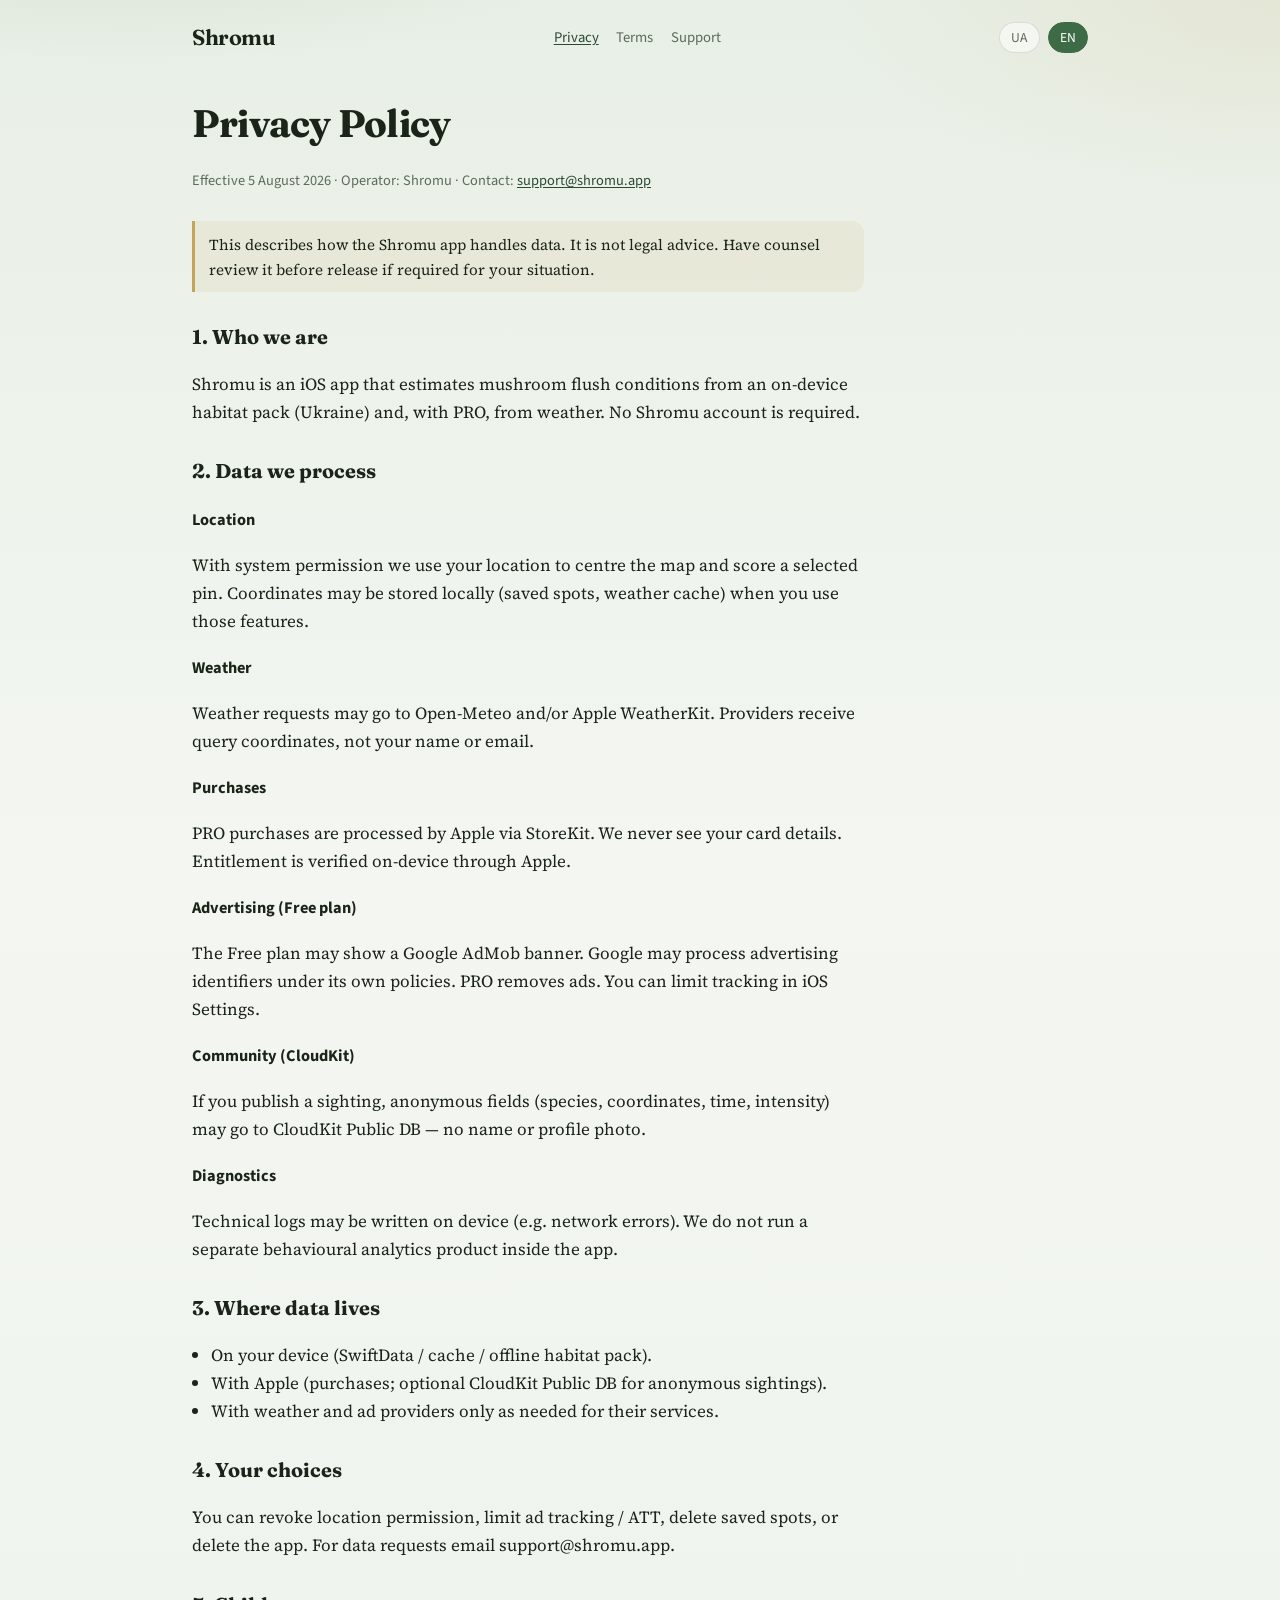
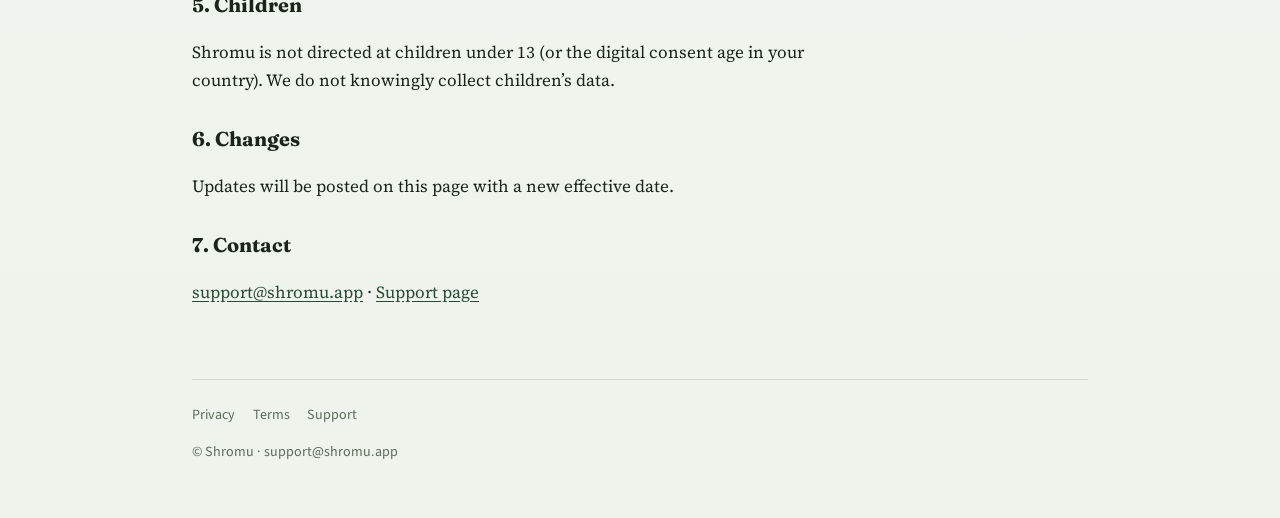
==== privacy/index.html @ 4ff2d4f5 "Publish Shromu legal site for shromu.app Privacy, Terms, Support (UA/EN) for App Store Connect and i" ====
<!DOCTYPE html>
<html lang="uk" data-lang="uk">
<head>
  <meta charset="utf-8" />
  <meta name="viewport" content="width=device-width, initial-scale=1" />
  <title>Shromu — Privacy Policy</title>
  <meta name="description" content="Privacy Policy for the Shromu iOS app." />
  <link rel="preconnect" href="https://fonts.googleapis.com" />
  <link rel="preconnect" href="https://fonts.gstatic.com" crossorigin />
  <link href="https://fonts.googleapis.com/css2?family=Fraunces:opsz,wght@9..144,650&family=Source+Sans+3:wght@400;600&family=Source+Serif+4:opsz,wght@8..60,400;600&display=swap" rel="stylesheet" />
  <link rel="stylesheet" href="../styles.css" />
  <script src="../lang.js" defer></script>
</head>
<body>
  <div class="wrap">
    <header class="site-header">
      <a class="brand" href="/">Shromu</a>
      <nav class="nav" aria-label="Primary">
        <a href="/privacy/" aria-current="page">Privacy</a>
        <a href="/terms/">Terms</a>
        <a href="/support/">Support</a>
      </nav>
      <div class="lang" role="group" aria-label="Language">
        <button type="button" data-lang="uk">UA</button>
        <button type="button" data-lang="en">EN</button>
      </div>
    </header>

    <main class="legal-main">
      <h1 class="lang-uk">Політика конфіденційності</h1>
      <h1 class="lang-en">Privacy Policy</h1>
      <p class="meta">
        <span class="lang-uk">Чинна з 5 серпня 2026 · Оператор: Shromu · Контакт: </span>
        <span class="lang-en">Effective 5 August 2026 · Operator: Shromu · Contact: </span>
        <a href="mailto:support@shromu.app">support@shromu.app</a>
      </p>

      <p class="notice lang-uk">Цей текст описує, як застосунок Shromu обробляє дані. Це не юридична консультація. Перед релізом варто звірити з вашим юристом, якщо потрібно.</p>
      <p class="notice lang-en">This describes how the Shromu app handles data. It is not legal advice. Have counsel review it before release if required for your situation.</p>

      <div class="lang-uk">
        <h2>1. Хто ми і що робить застосунок</h2>
        <p>Shromu — iOS-застосунок для оцінки умов появи грибів за пакетом середовища (Україна) та, у PRO, за погодою. Обліковий запис Shromu не потрібен.</p>

        <h2>2. Які дані ми обробляємо</h2>
        <h3>Розташування</h3>
        <p>З дозволу системи ми використовуємо ваше розташування, щоб показати мапу біля вас і порахувати індекс для обраної точки. Координати зберігаються локально (збережені місця, кеш погоди), коли ви це робите в застосунку.</p>
        <h3>Погода</h3>
        <p>Запити погоди можуть іти до Open-Meteo та/або Apple WeatherKit (залежно від збірки й режиму). На сервер погоди йдуть координати запиту, а не ім’я чи email.</p>
        <h3>Покупки</h3>
        <p>Підписки та разові покупки PRO обробляє Apple через StoreKit. Ми не бачимо і не зберігаємо номер картки. Статус PRO перевіряється через Apple на пристрої.</p>
        <h3>Реклама (безкоштовний план)</h3>
        <p>На Free може показуватися банер Google AdMob. Google може обробляти ідентифікатори пристрою / реклами відповідно до своєї політики. PRO прибирає рекламу. За бажанням ви можете обмежити відстеження в налаштуваннях iOS.</p>
        <h3>Спільнота (CloudKit)</h3>
        <p>Якщо ви публікуєте спостереження, у публічну базу CloudKit можуть піти анонімні поля: вид, координати, час, інтенсивність — без вашого імені чи фото профілю.</p>
        <h3>Діагностика</h3>
        <p>На пристрої можуть писатися технічні логи (наприклад, помилки мережі). Ми не ведемо окремої аналітики поведінки користувача в застосунку.</p>

        <h2>3. Де зберігаються дані</h2>
        <ul>
          <li>Локально на пристрої (SwiftData / файли кешу / офлайн-пакет середовища).</li>
          <li>У Apple (покупки, за потреби CloudKit Public DB для анонімних спостережень).</li>
          <li>У постачальників погоди та реклами — лише в обсязі, потрібному для їхніх сервісів.</li>
        </ul>

        <h2>4. Правові підстави та ваші можливості</h2>
        <p>Обробка потрібна для роботи функцій, які ви запитуєте (мапа, прогноз, покупка, реклама на Free). Ви можете відкликати дозвіл на геолокацію в iOS, вимкнути персоналізовану рекламу / ATT, видалити збережені місця в застосунку або видалити сам застосунок. Для запитів щодо даних пишіть на support@shromu.app.</p>

        <h2>5. Діти</h2>
        <p>Застосунок не орієнтований на дітей молодше 13 років (або віку цифрової згоди у вашій країні). Не збираємо свідомо дані дітей.</p>

        <h2>6. Зміни</h2>
        <p>Оновлену політику публікуємо на цій сторінці з новою датою. Істотні зміни можемо також відзначити в описі версії в App Store.</p>

        <h2>7. Контакт</h2>
        <p><a href="mailto:support@shromu.app">support@shromu.app</a> · <a href="/support/">Сторінка підтримки</a></p>
      </div>

      <div class="lang-en">
        <h2>1. Who we are</h2>
        <p>Shromu is an iOS app that estimates mushroom flush conditions from an on-device habitat pack (Ukraine) and, with PRO, from weather. No Shromu account is required.</p>

        <h2>2. Data we process</h2>
        <h3>Location</h3>
        <p>With system permission we use your location to centre the map and score a selected pin. Coordinates may be stored locally (saved spots, weather cache) when you use those features.</p>
        <h3>Weather</h3>
        <p>Weather requests may go to Open-Meteo and/or Apple WeatherKit. Providers receive query coordinates, not your name or email.</p>
        <h3>Purchases</h3>
        <p>PRO purchases are processed by Apple via StoreKit. We never see your card details. Entitlement is verified on-device through Apple.</p>
        <h3>Advertising (Free plan)</h3>
        <p>The Free plan may show a Google AdMob banner. Google may process advertising identifiers under its own policies. PRO removes ads. You can limit tracking in iOS Settings.</p>
        <h3>Community (CloudKit)</h3>
        <p>If you publish a sighting, anonymous fields (species, coordinates, time, intensity) may go to CloudKit Public DB — no name or profile photo.</p>
        <h3>Diagnostics</h3>
        <p>Technical logs may be written on device (e.g. network errors). We do not run a separate behavioural analytics product inside the app.</p>

        <h2>3. Where data lives</h2>
        <ul>
          <li>On your device (SwiftData / cache / offline habitat pack).</li>
          <li>With Apple (purchases; optional CloudKit Public DB for anonymous sightings).</li>
          <li>With weather and ad providers only as needed for their services.</li>
        </ul>

        <h2>4. Your choices</h2>
        <p>You can revoke location permission, limit ad tracking / ATT, delete saved spots, or delete the app. For data requests email support@shromu.app.</p>

        <h2>5. Children</h2>
        <p>Shromu is not directed at children under 13 (or the digital consent age in your country). We do not knowingly collect children’s data.</p>

        <h2>6. Changes</h2>
        <p>Updates will be posted on this page with a new effective date.</p>

        <h2>7. Contact</h2>
        <p><a href="mailto:support@shromu.app">support@shromu.app</a> · <a href="/support/">Support page</a></p>
      </div>
    </main>

    <footer class="site-footer">
      <nav>
        <a href="/privacy/">Privacy</a>
        <a href="/terms/">Terms</a>
        <a href="/support/">Support</a>
      </nav>
      <p>© Shromu · <a href="mailto:support@shromu.app">support@shromu.app</a></p>
    </footer>
  </div>
</body>
</html>
---- styles.css ----
:root {
  --ink: #1a2418;
  --moss: #3d6b45;
  --moss-deep: #2a4a32;
  --amber: #c4a35a;
  --fog: #e8efe6;
  --paper: #f3f6f1;
  --muted: #5c6b5a;
  --line: rgba(26, 36, 24, 0.12);
  --max: 42rem;
  --font-display: "Fraunces", "Iowan Old Style", "Palatino Linotype", serif;
  --font-body: "Source Serif 4", "Georgia", serif;
  --font-ui: "Source Sans 3", "Helvetica Neue", sans-serif;
}

*,
*::before,
*::after {
  box-sizing: border-box;
}

html {
  scroll-behavior: smooth;
}

body {
  margin: 0;
  color: var(--ink);
  font-family: var(--font-body);
  font-size: 1.0625rem;
  line-height: 1.65;
  background:
    radial-gradient(1200px 500px at 10% -10%, rgba(61, 107, 69, 0.18), transparent 55%),
    radial-gradient(900px 400px at 100% 0%, rgba(196, 163, 90, 0.12), transparent 50%),
    linear-gradient(180deg, var(--fog) 0%, var(--paper) 40%, #eef3ec 100%);
  min-height: 100vh;
}

a {
  color: var(--moss-deep);
  text-underline-offset: 0.15em;
}

a:hover {
  color: var(--moss);
}

.wrap {
  width: min(100% - 2rem, 56rem);
  margin-inline: auto;
}

.site-header {
  display: flex;
  align-items: center;
  justify-content: space-between;
  gap: 1rem;
  padding: 1.25rem 0 0.75rem;
}

.brand {
  font-family: var(--font-display);
  font-weight: 650;
  font-size: 1.35rem;
  letter-spacing: -0.02em;
  color: var(--ink);
  text-decoration: none;
}

.nav {
  display: flex;
  flex-wrap: wrap;
  gap: 0.85rem 1.1rem;
  font-family: var(--font-ui);
  font-size: 0.92rem;
}

.nav a {
  text-decoration: none;
  color: var(--muted);
}

.nav a:hover,
.nav a[aria-current="page"] {
  color: var(--moss-deep);
  text-decoration: underline;
}

.lang {
  font-family: var(--font-ui);
  font-size: 0.85rem;
  display: flex;
  gap: 0.5rem;
  align-items: center;
}

.lang button {
  border: 1px solid var(--line);
  background: rgba(255, 255, 255, 0.55);
  color: var(--muted);
  border-radius: 999px;
  padding: 0.2rem 0.7rem;
  cursor: pointer;
  font: inherit;
}

.lang button[aria-pressed="true"] {
  background: var(--moss);
  border-color: var(--moss);
  color: #fff;
}

.hero {
  padding: 3.5rem 0 2.5rem;
}

.hero h1 {
  font-family: var(--font-display);
  font-weight: 650;
  font-size: clamp(2.4rem, 6vw, 3.6rem);
  line-height: 1.05;
  letter-spacing: -0.03em;
  margin: 0 0 0.75rem;
  max-width: 12ch;
}

.hero .lede {
  font-size: 1.15rem;
  color: var(--muted);
  max-width: 34ch;
  margin: 0 0 1.5rem;
}

.cta-row {
  display: flex;
  flex-wrap: wrap;
  gap: 0.75rem;
}

.btn {
  font-family: var(--font-ui);
  font-weight: 600;
  font-size: 0.95rem;
  text-decoration: none;
  border-radius: 999px;
  padding: 0.7rem 1.15rem;
  display: inline-flex;
  align-items: center;
  gap: 0.4rem;
}

.btn-primary {
  background: var(--moss);
  color: #fff;
}

.btn-primary:hover {
  background: var(--moss-deep);
  color: #fff;
}

.btn-ghost {
  background: rgba(255, 255, 255, 0.55);
  color: var(--ink);
  border: 1px solid var(--line);
}

.panel {
  background: rgba(255, 255, 255, 0.62);
  border: 1px solid var(--line);
  border-radius: 1.25rem;
  padding: 1.25rem 1.35rem;
  margin: 1rem 0 2rem;
}

.panel h2 {
  font-family: var(--font-display);
  font-size: 1.2rem;
  margin: 0 0 0.5rem;
}

.panel p,
.panel li {
  color: var(--muted);
  margin: 0.35rem 0;
}

.panel ul {
  margin: 0.5rem 0 0;
  padding-left: 1.15rem;
}

.legal-main {
  padding: 1.5rem 0 3.5rem;
}

.legal-main h1 {
  font-family: var(--font-display);
  font-size: clamp(1.8rem, 4vw, 2.4rem);
  margin: 0 0 0.35rem;
  letter-spacing: -0.02em;
}

.meta {
  font-family: var(--font-ui);
  font-size: 0.9rem;
  color: var(--muted);
  margin-bottom: 1.75rem;
}

.legal-main h2 {
  font-family: var(--font-display);
  font-size: 1.25rem;
  margin: 1.75rem 0 0.5rem;
}

.legal-main h3 {
  font-family: var(--font-ui);
  font-size: 1.02rem;
  margin: 1.25rem 0 0.35rem;
}

.legal-main p,
.legal-main li {
  max-width: var(--max);
}

.legal-main ul {
  padding-left: 1.2rem;
}

.notice {
  border-left: 3px solid var(--amber);
  padding: 0.65rem 0.9rem;
  background: rgba(196, 163, 90, 0.12);
  border-radius: 0 0.75rem 0.75rem 0;
  max-width: var(--max);
  font-size: 0.95rem;
}

.site-footer {
  border-top: 1px solid var(--line);
  padding: 1.5rem 0 2.5rem;
  font-family: var(--font-ui);
  font-size: 0.88rem;
  color: var(--muted);
}

.site-footer nav {
  display: flex;
  flex-wrap: wrap;
  gap: 0.75rem 1.1rem;
  margin-bottom: 0.75rem;
}

.site-footer a {
  color: var(--muted);
  text-decoration: none;
}

.site-footer a:hover {
  color: var(--moss-deep);
  text-decoration: underline;
}

[data-lang="en"] .lang-uk,
[data-lang="uk"] .lang-en {
  display: none;
}

@media (max-width: 640px) {
  .site-header {
    flex-direction: column;
    align-items: flex-start;
  }
}
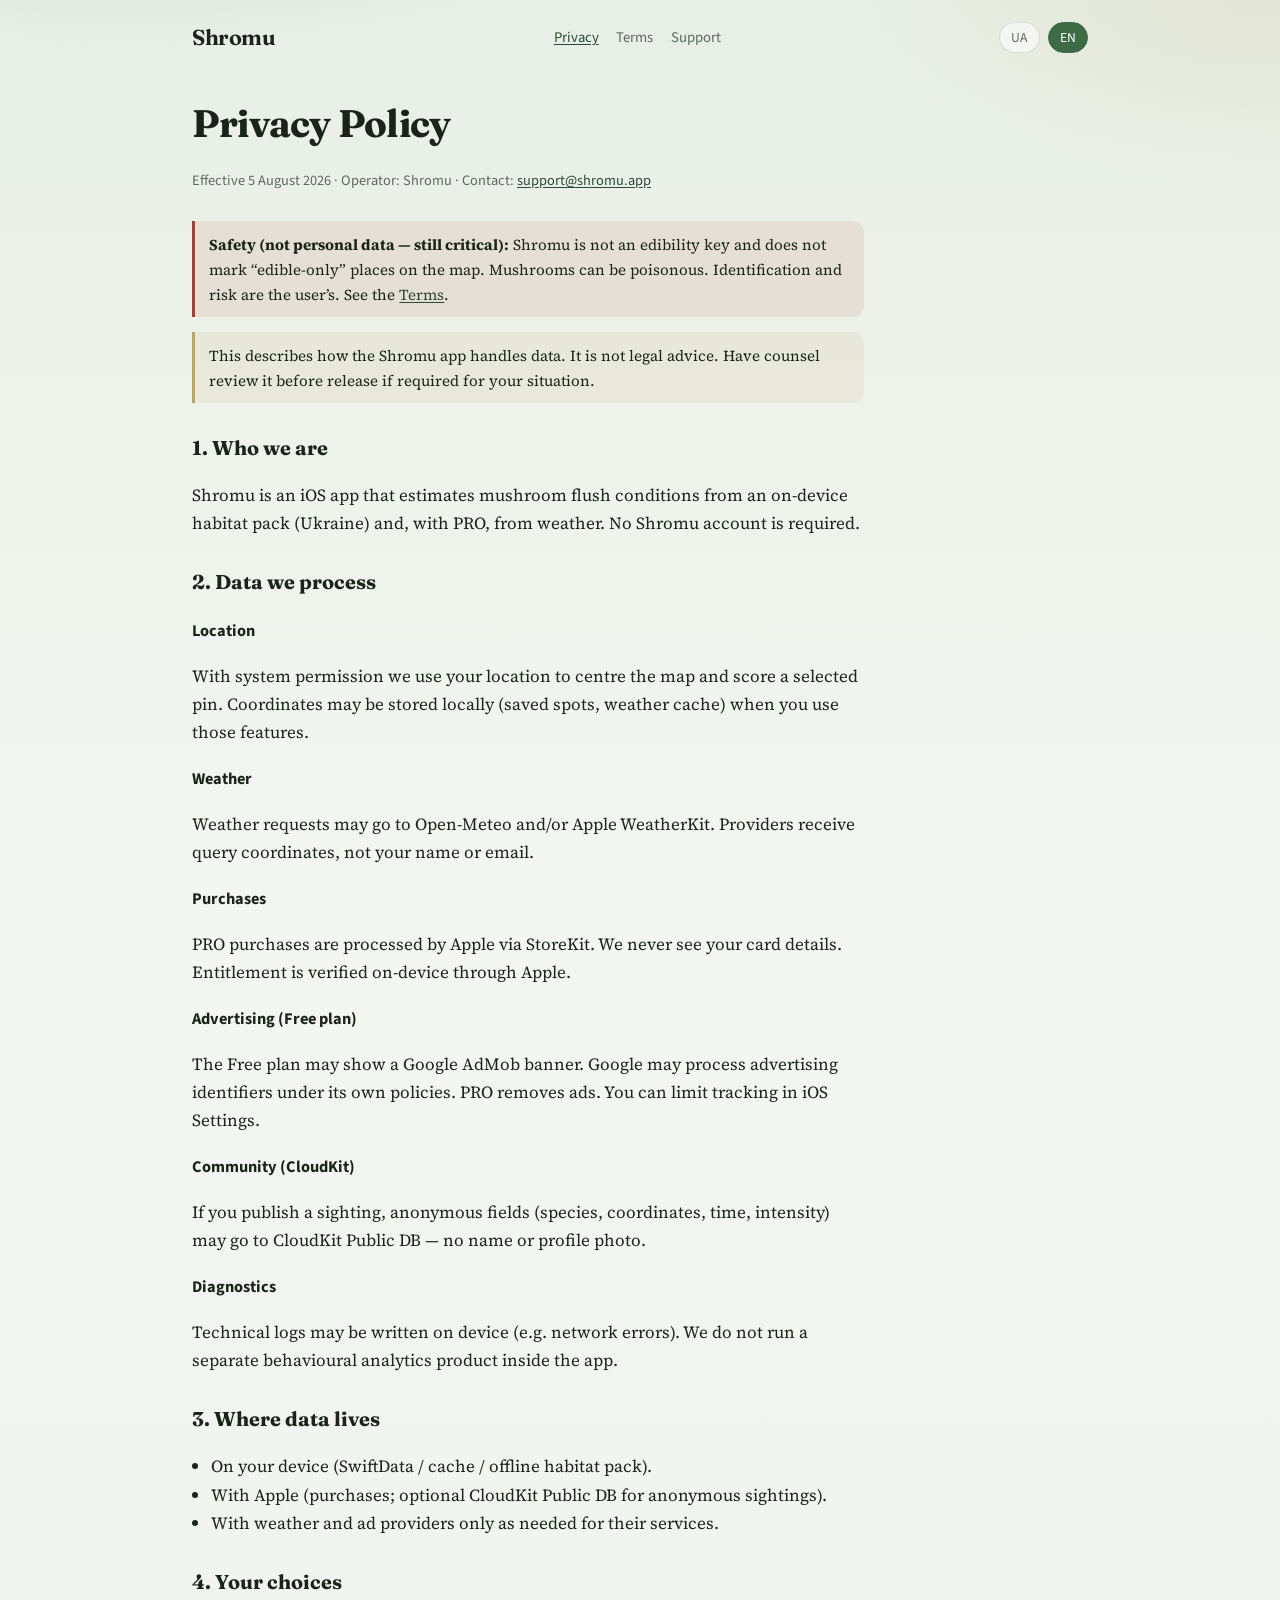
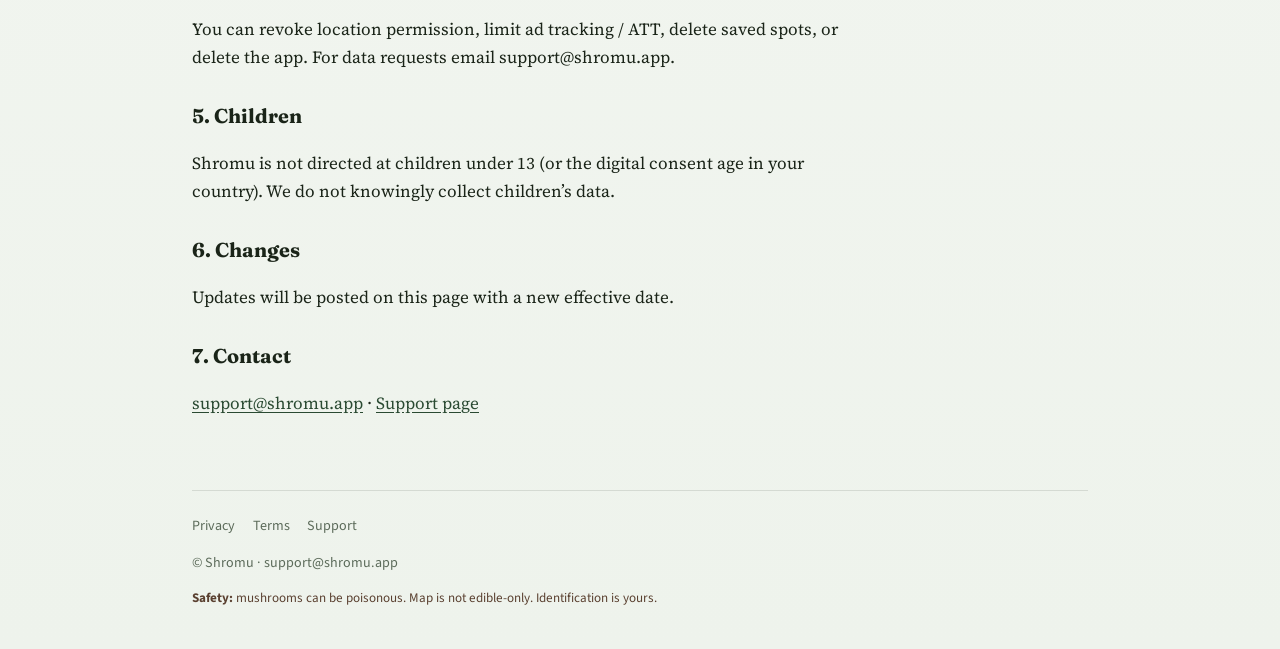
==== commit 1f8f3419: "Expand poison-safety disclaimers on home, privacy, and footers" ====
--- a/privacy/index.html
+++ b/privacy/index.html
@@ -14,11 +14,11 @@
 <body>
   <div class="wrap">
     <header class="site-header">
-      <a class="brand" href="/">Shromu</a>
+      <a class="brand" href="../index.html">Shromu</a>
       <nav class="nav" aria-label="Primary">
-        <a href="/privacy/" aria-current="page">Privacy</a>
-        <a href="/terms/">Terms</a>
-        <a href="/support/">Support</a>
+        <a href="../privacy/" aria-current="page">Privacy</a>
+        <a href="../terms/">Terms</a>
+        <a href="../support/">Support</a>
       </nav>
       <div class="lang" role="group" aria-label="Language">
         <button type="button" data-lang="uk">UA</button>
@@ -34,6 +34,9 @@
         <span class="lang-en">Effective 5 August 2026 · Operator: Shromu · Contact: </span>
         <a href="mailto:support@shromu.app">support@shromu.app</a>
       </p>
+
+      <p class="notice notice-danger lang-uk"><strong>Безпека (не про персональні дані, але важливо):</strong> Shromu не є визначником їстівності й не позначає «лише їстівні» місця на мапі. Гриби можуть бути отруйними. Ідентифікація та ризик — на користувачі. Див. <a href="../terms/">Умови</a>.</p>
+      <p class="notice notice-danger lang-en"><strong>Safety (not personal data — still critical):</strong> Shromu is not an edibility key and does not mark “edible-only” places on the map. Mushrooms can be poisonous. Identification and risk are the user’s. See the <a href="../terms/">Terms</a>.</p>
 
       <p class="notice lang-uk">Цей текст описує, як застосунок Shromu обробляє дані. Це не юридична консультація. Перед релізом варто звірити з вашим юристом, якщо потрібно.</p>
       <p class="notice lang-en">This describes how the Shromu app handles data. It is not legal advice. Have counsel review it before release if required for your situation.</p>
@@ -73,7 +76,7 @@
         <p>Оновлену політику публікуємо на цій сторінці з новою датою. Істотні зміни можемо також відзначити в описі версії в App Store.</p>
 
         <h2>7. Контакт</h2>
-        <p><a href="mailto:support@shromu.app">support@shromu.app</a> · <a href="/support/">Сторінка підтримки</a></p>
+        <p><a href="mailto:support@shromu.app">support@shromu.app</a> · <a href="../support/">Сторінка підтримки</a></p>
       </div>
 
       <div class="lang-en">
@@ -111,17 +114,19 @@
         <p>Updates will be posted on this page with a new effective date.</p>
 
         <h2>7. Contact</h2>
-        <p><a href="mailto:support@shromu.app">support@shromu.app</a> · <a href="/support/">Support page</a></p>
+        <p><a href="mailto:support@shromu.app">support@shromu.app</a> · <a href="../support/">Support page</a></p>
       </div>
     </main>
 
     <footer class="site-footer">
       <nav>
-        <a href="/privacy/">Privacy</a>
-        <a href="/terms/">Terms</a>
-        <a href="/support/">Support</a>
+        <a href="../privacy/">Privacy</a>
+        <a href="../terms/">Terms</a>
+        <a href="../support/">Support</a>
       </nav>
       <p>© Shromu · <a href="mailto:support@shromu.app">support@shromu.app</a></p>
+          <p class="safety-line lang-uk"><strong>Безпека:</strong> гриби можуть бути отруйними. Мапа не «лише їстівні». Ідентифікація — на вас.</p>
+      <p class="safety-line lang-en"><strong>Safety:</strong> mushrooms can be poisonous. Map is not edible-only. Identification is yours.</p>
     </footer>
   </div>
 </body>
--- a/styles.css
+++ b/styles.css
@@ -238,6 +238,28 @@
   font-size: 0.95rem;
 }
 
+.notice-danger {
+  border-left-color: #b33a2b;
+  background: rgba(179, 58, 43, 0.1);
+}
+
+.panel-danger {
+  border: 1.5px solid rgba(179, 58, 43, 0.35);
+  background: linear-gradient(180deg, rgba(179, 58, 43, 0.08), rgba(255, 255, 255, 0.55));
+}
+
+.panel-danger h2 {
+  color: #7a2218;
+}
+
+.site-footer .safety-line {
+  max-width: var(--max);
+  margin: 0.75rem 0 0;
+  font-size: 0.82rem;
+  line-height: 1.45;
+  color: #5a4030;
+}
+
 .site-footer {
   border-top: 1px solid var(--line);
   padding: 1.5rem 0 2.5rem;
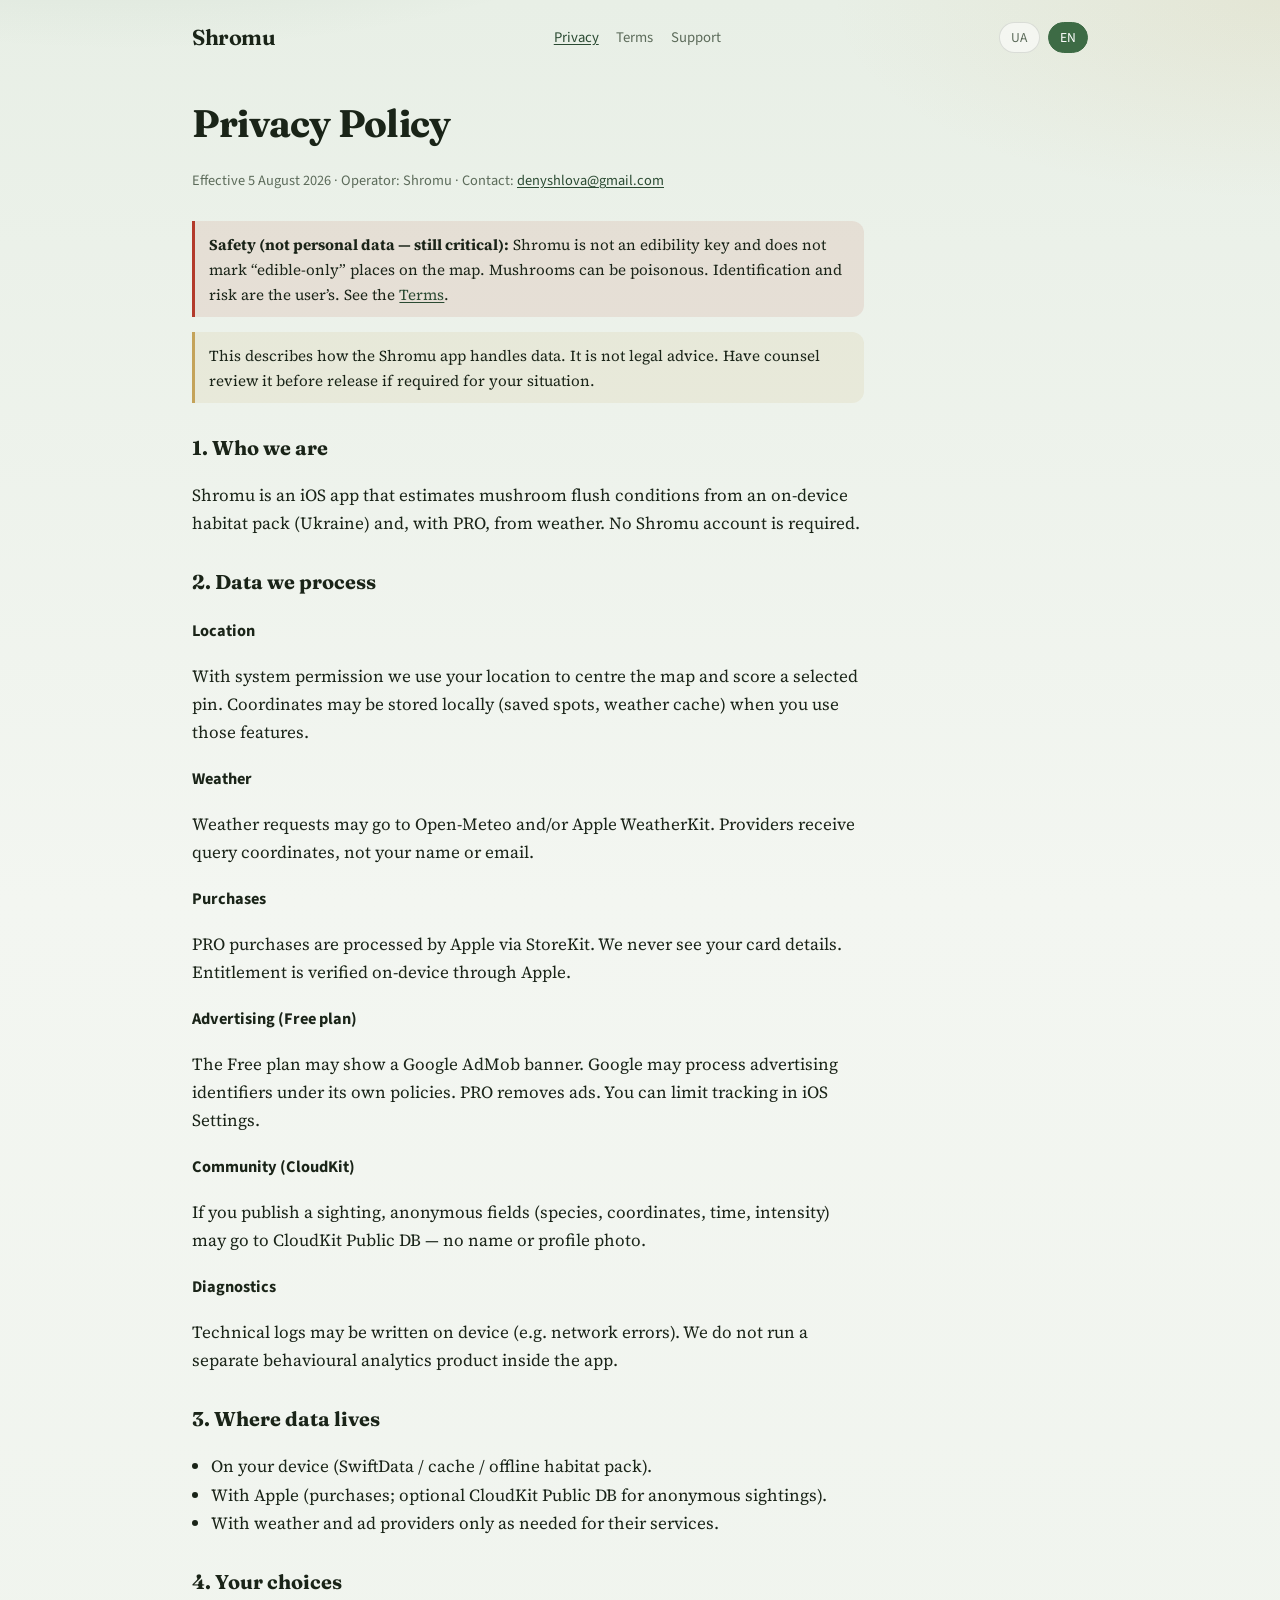
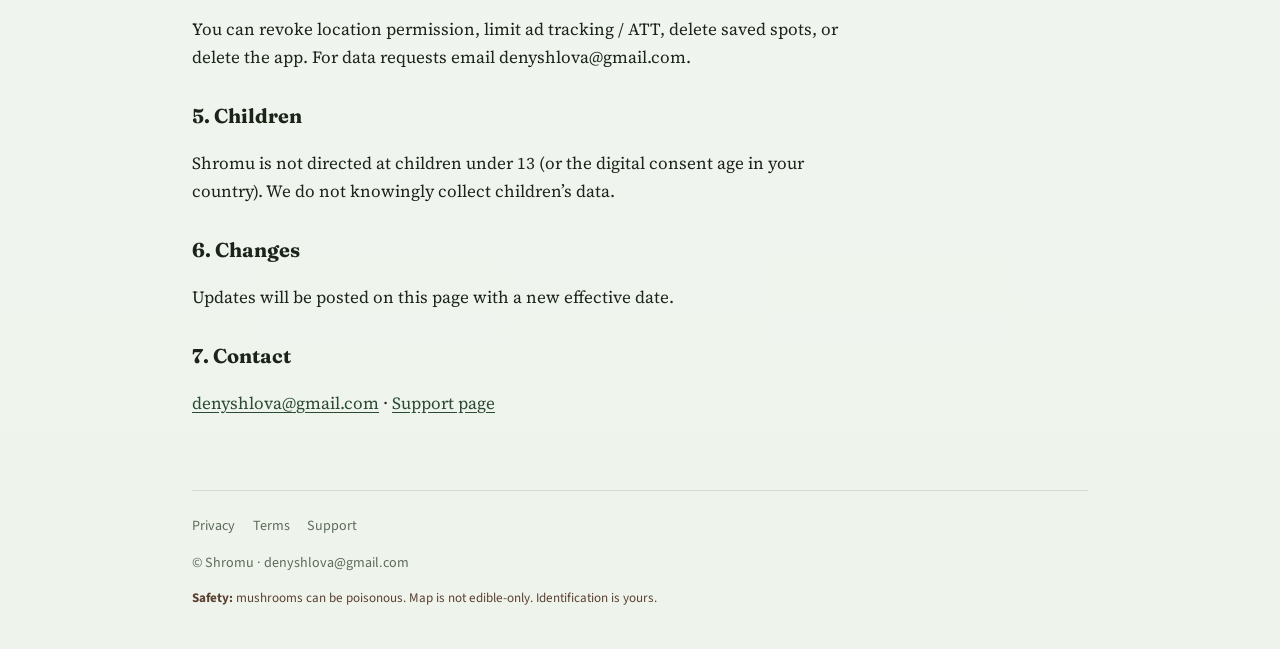
==== commit d27102dd: "Point support contact to denyshlova@gmail.com App Store and in-app legal pages still listed support@" ====
--- a/privacy/index.html
+++ b/privacy/index.html
@@ -32,7 +32,7 @@
       <p class="meta">
         <span class="lang-uk">Чинна з 5 серпня 2026 · Оператор: Shromu · Контакт: </span>
         <span class="lang-en">Effective 5 August 2026 · Operator: Shromu · Contact: </span>
-        <a href="mailto:support@shromu.app">support@shromu.app</a>
+        <a href="mailto:denyshlova@gmail.com">denyshlova@gmail.com</a>
       </p>
 
       <p class="notice notice-danger lang-uk"><strong>Безпека (не про персональні дані, але важливо):</strong> Shromu не є визначником їстівності й не позначає «лише їстівні» місця на мапі. Гриби можуть бути отруйними. Ідентифікація та ризик — на користувачі. Див. <a href="../terms/">Умови</a>.</p>
@@ -67,7 +67,7 @@
         </ul>
 
         <h2>4. Правові підстави та ваші можливості</h2>
-        <p>Обробка потрібна для роботи функцій, які ви запитуєте (мапа, прогноз, покупка, реклама на Free). Ви можете відкликати дозвіл на геолокацію в iOS, вимкнути персоналізовану рекламу / ATT, видалити збережені місця в застосунку або видалити сам застосунок. Для запитів щодо даних пишіть на support@shromu.app.</p>
+        <p>Обробка потрібна для роботи функцій, які ви запитуєте (мапа, прогноз, покупка, реклама на Free). Ви можете відкликати дозвіл на геолокацію в iOS, вимкнути персоналізовану рекламу / ATT, видалити збережені місця в застосунку або видалити сам застосунок. Для запитів щодо даних пишіть на denyshlova@gmail.com.</p>
 
         <h2>5. Діти</h2>
         <p>Застосунок не орієнтований на дітей молодше 13 років (або віку цифрової згоди у вашій країні). Не збираємо свідомо дані дітей.</p>
@@ -76,7 +76,7 @@
         <p>Оновлену політику публікуємо на цій сторінці з новою датою. Істотні зміни можемо також відзначити в описі версії в App Store.</p>
 
         <h2>7. Контакт</h2>
-        <p><a href="mailto:support@shromu.app">support@shromu.app</a> · <a href="../support/">Сторінка підтримки</a></p>
+        <p><a href="mailto:denyshlova@gmail.com">denyshlova@gmail.com</a> · <a href="../support/">Сторінка підтримки</a></p>
       </div>
 
       <div class="lang-en">
@@ -105,7 +105,7 @@
         </ul>
 
         <h2>4. Your choices</h2>
-        <p>You can revoke location permission, limit ad tracking / ATT, delete saved spots, or delete the app. For data requests email support@shromu.app.</p>
+        <p>You can revoke location permission, limit ad tracking / ATT, delete saved spots, or delete the app. For data requests email denyshlova@gmail.com.</p>
 
         <h2>5. Children</h2>
         <p>Shromu is not directed at children under 13 (or the digital consent age in your country). We do not knowingly collect children’s data.</p>
@@ -114,7 +114,7 @@
         <p>Updates will be posted on this page with a new effective date.</p>
 
         <h2>7. Contact</h2>
-        <p><a href="mailto:support@shromu.app">support@shromu.app</a> · <a href="../support/">Support page</a></p>
+        <p><a href="mailto:denyshlova@gmail.com">denyshlova@gmail.com</a> · <a href="../support/">Support page</a></p>
       </div>
     </main>
 
@@ -124,7 +124,7 @@
         <a href="../terms/">Terms</a>
         <a href="../support/">Support</a>
       </nav>
-      <p>© Shromu · <a href="mailto:support@shromu.app">support@shromu.app</a></p>
+      <p>© Shromu · <a href="mailto:denyshlova@gmail.com">denyshlova@gmail.com</a></p>
           <p class="safety-line lang-uk"><strong>Безпека:</strong> гриби можуть бути отруйними. Мапа не «лише їстівні». Ідентифікація — на вас.</p>
       <p class="safety-line lang-en"><strong>Safety:</strong> mushrooms can be poisonous. Map is not edible-only. Identification is yours.</p>
     </footer>
